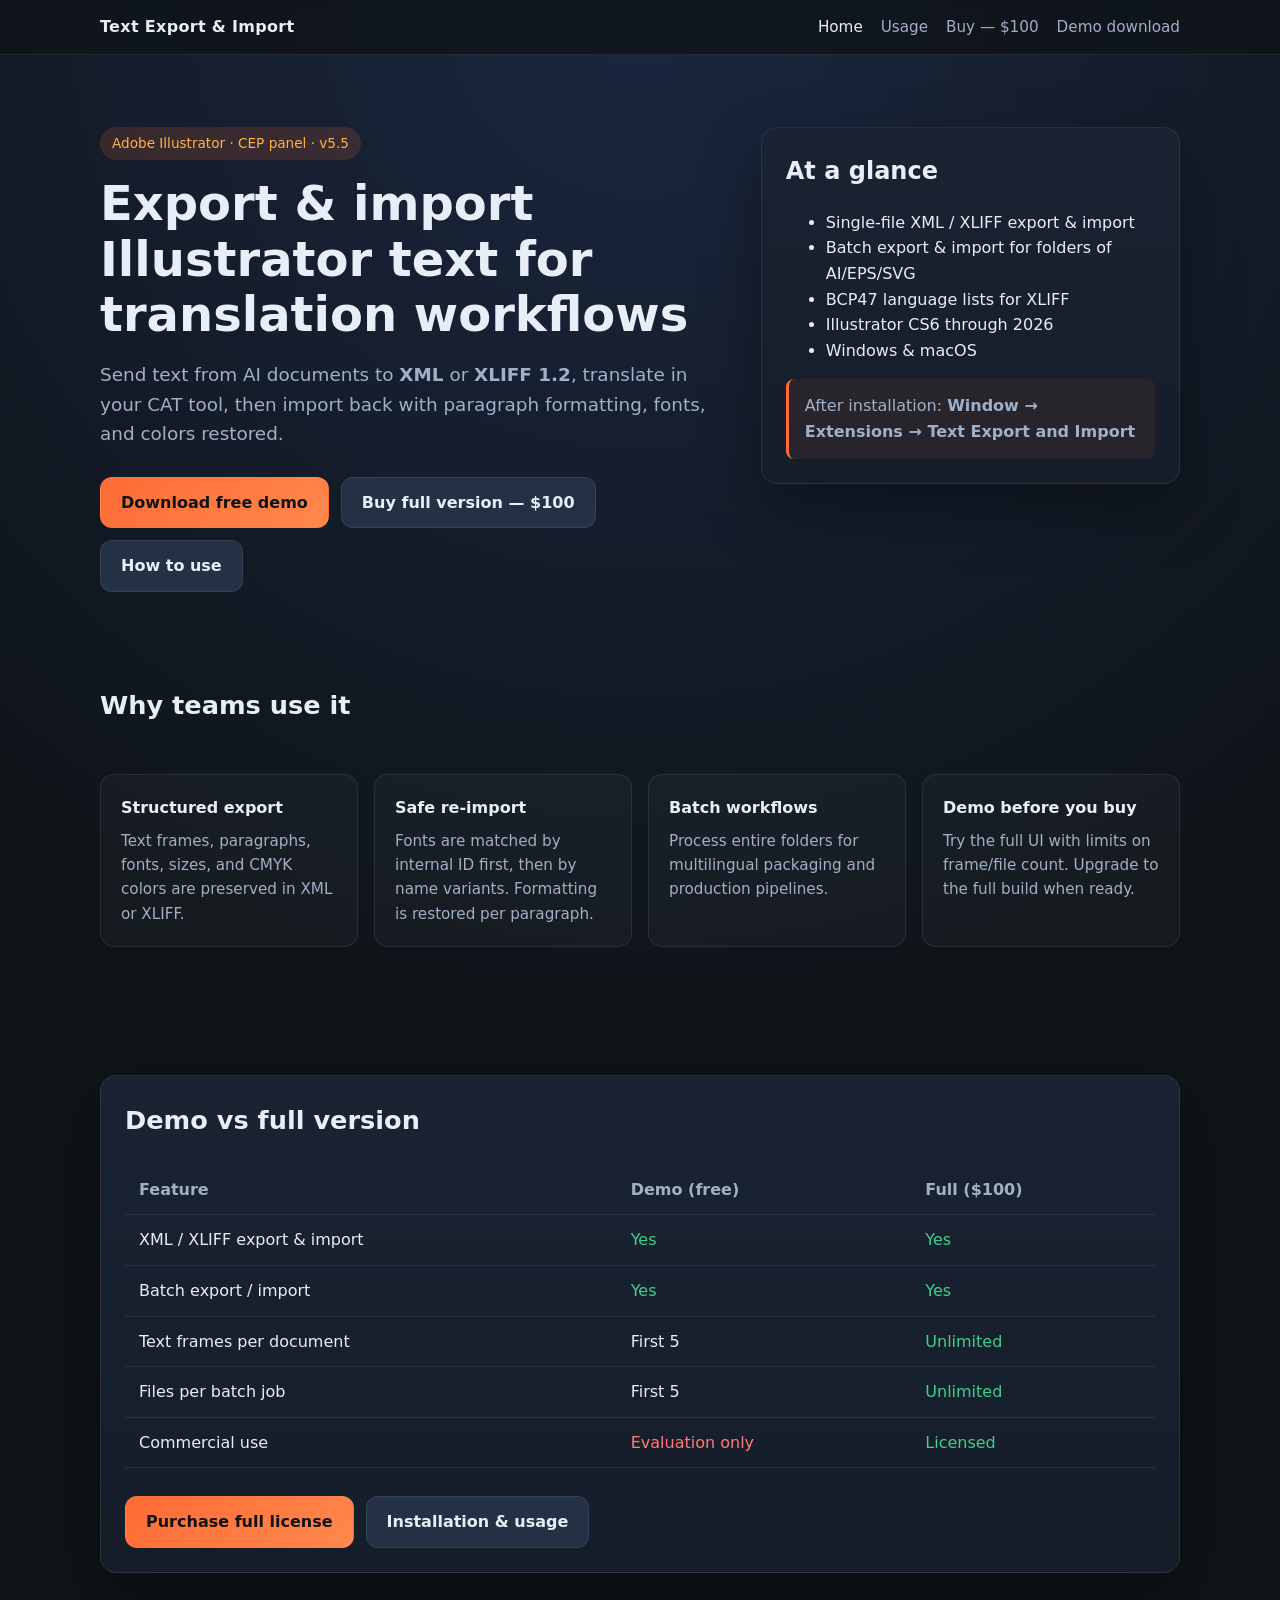
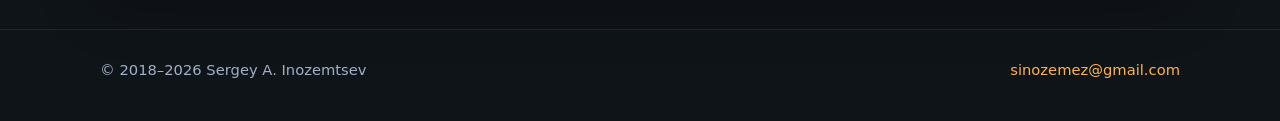
==== docs/index.html @ d051ff2f "Initial public repository for Illustrator Text Export and Import. Add product documentation, GitHub " ====
<!DOCTYPE html>
<html lang="en">
<head>
  <meta charset="UTF-8">
  <meta name="viewport" content="width=device-width, initial-scale=1.0">
  <title>Illustrator Text Export and Import</title>
  <meta name="description" content="Export and import text in Adobe Illustrator to XML and XLIFF 1.2 for translation workflows. Free demo available.">
  <link rel="stylesheet" href="assets/site.css">
</head>
<body>
  <header class="site-header">
    <div class="wrap">
      <a class="logo" href="index.html">Text Export &amp; Import</a>
      <nav>
        <a class="active" href="index.html">Home</a>
        <a href="usage.html">Usage</a>
        <a href="buy.html">Buy — $100</a>
        <a href="https://github.com/sinozemez/illustrator-text-export-import/releases" target="_blank" rel="noopener">Demo download</a>
      </nav>
    </div>
  </header>

  <main>
    <section class="hero">
      <div class="wrap hero-grid">
        <div>
          <span class="badge">Adobe Illustrator · CEP panel · v5.5</span>
          <h1>Export &amp; import Illustrator text for translation workflows</h1>
          <p class="lead">
            Send text from AI documents to <strong>XML</strong> or <strong>XLIFF 1.2</strong>,
            translate in your CAT tool, then import back with paragraph formatting, fonts, and colors restored.
          </p>
          <div class="cta-row">
            <a class="btn btn-primary" href="https://github.com/sinozemez/illustrator-text-export-import/releases/latest" target="_blank" rel="noopener">Download free demo</a>
            <a class="btn btn-secondary" href="buy.html">Buy full version — $100</a>
            <a class="btn btn-secondary" href="usage.html">How to use</a>
          </div>
        </div>
        <aside class="card">
          <h2>At a glance</h2>
          <ul>
            <li>Single-file XML / XLIFF export &amp; import</li>
            <li>Batch export &amp; import for folders of AI/EPS/SVG</li>
            <li>BCP47 language lists for XLIFF</li>
            <li>Illustrator CS6 through 2026</li>
            <li>Windows &amp; macOS</li>
          </ul>
          <p class="note" style="margin-top:16px;margin-bottom:0;">
            After installation: <strong>Window → Extensions → Text Export and Import</strong>
          </p>
        </aside>
      </div>
    </section>

    <section class="section">
      <div class="wrap">
        <h2>Why teams use it</h2>
        <div class="features">
          <div class="feature">
            <h3>Structured export</h3>
            <p>Text frames, paragraphs, fonts, sizes, and CMYK colors are preserved in XML or XLIFF.</p>
          </div>
          <div class="feature">
            <h3>Safe re-import</h3>
            <p>Fonts are matched by internal ID first, then by name variants. Formatting is restored per paragraph.</p>
          </div>
          <div class="feature">
            <h3>Batch workflows</h3>
            <p>Process entire folders for multilingual packaging and production pipelines.</p>
          </div>
          <div class="feature">
            <h3>Demo before you buy</h3>
            <p>Try the full UI with limits on frame/file count. Upgrade to the full build when ready.</p>
          </div>
        </div>
      </div>
    </section>

    <section class="section">
      <div class="wrap card">
        <h2>Demo vs full version</h2>
        <table class="compare">
          <thead>
            <tr><th>Feature</th><th>Demo (free)</th><th>Full ($100)</th></tr>
          </thead>
          <tbody>
            <tr><td>XML / XLIFF export &amp; import</td><td class="ok">Yes</td><td class="ok">Yes</td></tr>
            <tr><td>Batch export / import</td><td class="ok">Yes</td><td class="ok">Yes</td></tr>
            <tr><td>Text frames per document</td><td>First 5</td><td class="ok">Unlimited</td></tr>
            <tr><td>Files per batch job</td><td>First 5</td><td class="ok">Unlimited</td></tr>
            <tr><td>Commercial use</td><td class="no">Evaluation only</td><td class="ok">Licensed</td></tr>
          </tbody>
        </table>
        <div class="cta-row">
          <a class="btn btn-primary" href="buy.html">Purchase full license</a>
          <a class="btn btn-secondary" href="usage.html">Installation &amp; usage</a>
        </div>
      </div>
    </section>
  </main>

  <footer class="site-footer">
    <div class="wrap">
      <span>© 2018–2026 Sergey A. Inozemtsev</span>
      <span><a href="mailto:sinozemez@gmail.com">sinozemez@gmail.com</a></span>
    </div>
  </footer>
</body>
</html>
---- docs/assets/site.css ----
:root {
  --bg: #0f1419;
  --surface: #1a2332;
  --surface-2: #243044;
  --text: #e8eef7;
  --muted: #9fb0c7;
  --accent: #ff6b35;
  --accent-2: #ffb347;
  --ok: #3ecf8e;
  --border: rgba(255, 255, 255, 0.08);
  --shadow: 0 24px 60px rgba(0, 0, 0, 0.35);
  --radius: 16px;
  --max: 1080px;
  --font: "Segoe UI", system-ui, -apple-system, sans-serif;
}

* { box-sizing: border-box; }

html, body {
  margin: 0;
  padding: 0;
  background: radial-gradient(circle at top, #1b2740 0%, var(--bg) 55%);
  color: var(--text);
  font-family: var(--font);
  line-height: 1.6;
}

a { color: var(--accent-2); text-decoration: none; }
a:hover { text-decoration: underline; }

.wrap {
  width: min(var(--max), calc(100% - 32px));
  margin: 0 auto;
}

.site-header {
  position: sticky;
  top: 0;
  z-index: 10;
  backdrop-filter: blur(12px);
  background: rgba(15, 20, 25, 0.82);
  border-bottom: 1px solid var(--border);
}

.site-header .wrap {
  display: flex;
  align-items: center;
  justify-content: space-between;
  gap: 16px;
  padding: 14px 0;
}

.logo {
  font-weight: 700;
  letter-spacing: 0.02em;
  color: var(--text);
}

nav {
  display: flex;
  gap: 18px;
  flex-wrap: wrap;
}

nav a {
  color: var(--muted);
  font-size: 0.95rem;
}

nav a.active, nav a:hover { color: var(--text); text-decoration: none; }

.hero {
  padding: 72px 0 48px;
}

.hero-grid {
  display: grid;
  grid-template-columns: 1.2fr 0.8fr;
  gap: 32px;
  align-items: start;
}

@media (max-width: 860px) {
  .hero-grid { grid-template-columns: 1fr; }
}

.badge {
  display: inline-block;
  padding: 6px 12px;
  border-radius: 999px;
  background: rgba(255, 107, 53, 0.15);
  color: var(--accent-2);
  font-size: 0.85rem;
  margin-bottom: 16px;
}

h1 {
  font-size: clamp(2rem, 4vw, 3rem);
  line-height: 1.15;
  margin: 0 0 16px;
}

.lead {
  font-size: 1.15rem;
  color: var(--muted);
  max-width: 58ch;
}

.card {
  background: linear-gradient(180deg, var(--surface) 0%, #151d29 100%);
  border: 1px solid var(--border);
  border-radius: var(--radius);
  padding: 24px;
  box-shadow: var(--shadow);
}

.card h2, .card h3 { margin-top: 0; }

.cta-row {
  display: flex;
  flex-wrap: wrap;
  gap: 12px;
  margin-top: 28px;
}

.btn {
  display: inline-flex;
  align-items: center;
  justify-content: center;
  padding: 12px 20px;
  border-radius: 12px;
  font-weight: 600;
  border: 1px solid transparent;
}

.btn-primary {
  background: linear-gradient(135deg, var(--accent), #ff884d);
  color: #111;
}

.btn-secondary {
  background: var(--surface-2);
  color: var(--text);
  border-color: var(--border);
}

.btn:hover { text-decoration: none; filter: brightness(1.05); }

.price {
  font-size: 2.5rem;
  font-weight: 800;
  margin: 8px 0;
}

.price small {
  font-size: 1rem;
  color: var(--muted);
  font-weight: 500;
}

.features {
  display: grid;
  grid-template-columns: repeat(auto-fit, minmax(240px, 1fr));
  gap: 16px;
  margin: 48px 0;
}

.feature {
  padding: 20px;
  border-radius: 14px;
  background: rgba(255, 255, 255, 0.03);
  border: 1px solid var(--border);
}

.feature h3 { margin: 0 0 8px; font-size: 1rem; }
.feature p { margin: 0; color: var(--muted); font-size: 0.95rem; }

.compare {
  width: 100%;
  border-collapse: collapse;
  margin: 24px 0;
}

.compare th, .compare td {
  padding: 12px 14px;
  border-bottom: 1px solid var(--border);
  text-align: left;
}

.compare th { color: var(--muted); font-weight: 600; }

.ok { color: var(--ok); }
.no { color: #ff7b7b; }

.section { padding: 24px 0 56px; }

.section h2 { font-size: 1.6rem; margin-bottom: 12px; }

.steps {
  counter-reset: step;
  list-style: none;
  padding: 0;
  margin: 0;
}

.steps li {
  counter-increment: step;
  position: relative;
  padding: 0 0 18px 42px;
}

.steps li::before {
  content: counter(step);
  position: absolute;
  left: 0;
  top: 0;
  width: 28px;
  height: 28px;
  border-radius: 50%;
  display: grid;
  place-items: center;
  background: var(--surface-2);
  font-weight: 700;
  font-size: 0.85rem;
}

.note {
  padding: 14px 16px;
  border-left: 3px solid var(--accent);
  background: rgba(255, 107, 53, 0.08);
  border-radius: 8px;
  color: var(--muted);
}

.site-footer {
  border-top: 1px solid var(--border);
  padding: 28px 0 40px;
  color: var(--muted);
  font-size: 0.92rem;
}

.site-footer .wrap {
  display: flex;
  justify-content: space-between;
  gap: 16px;
  flex-wrap: wrap;
}
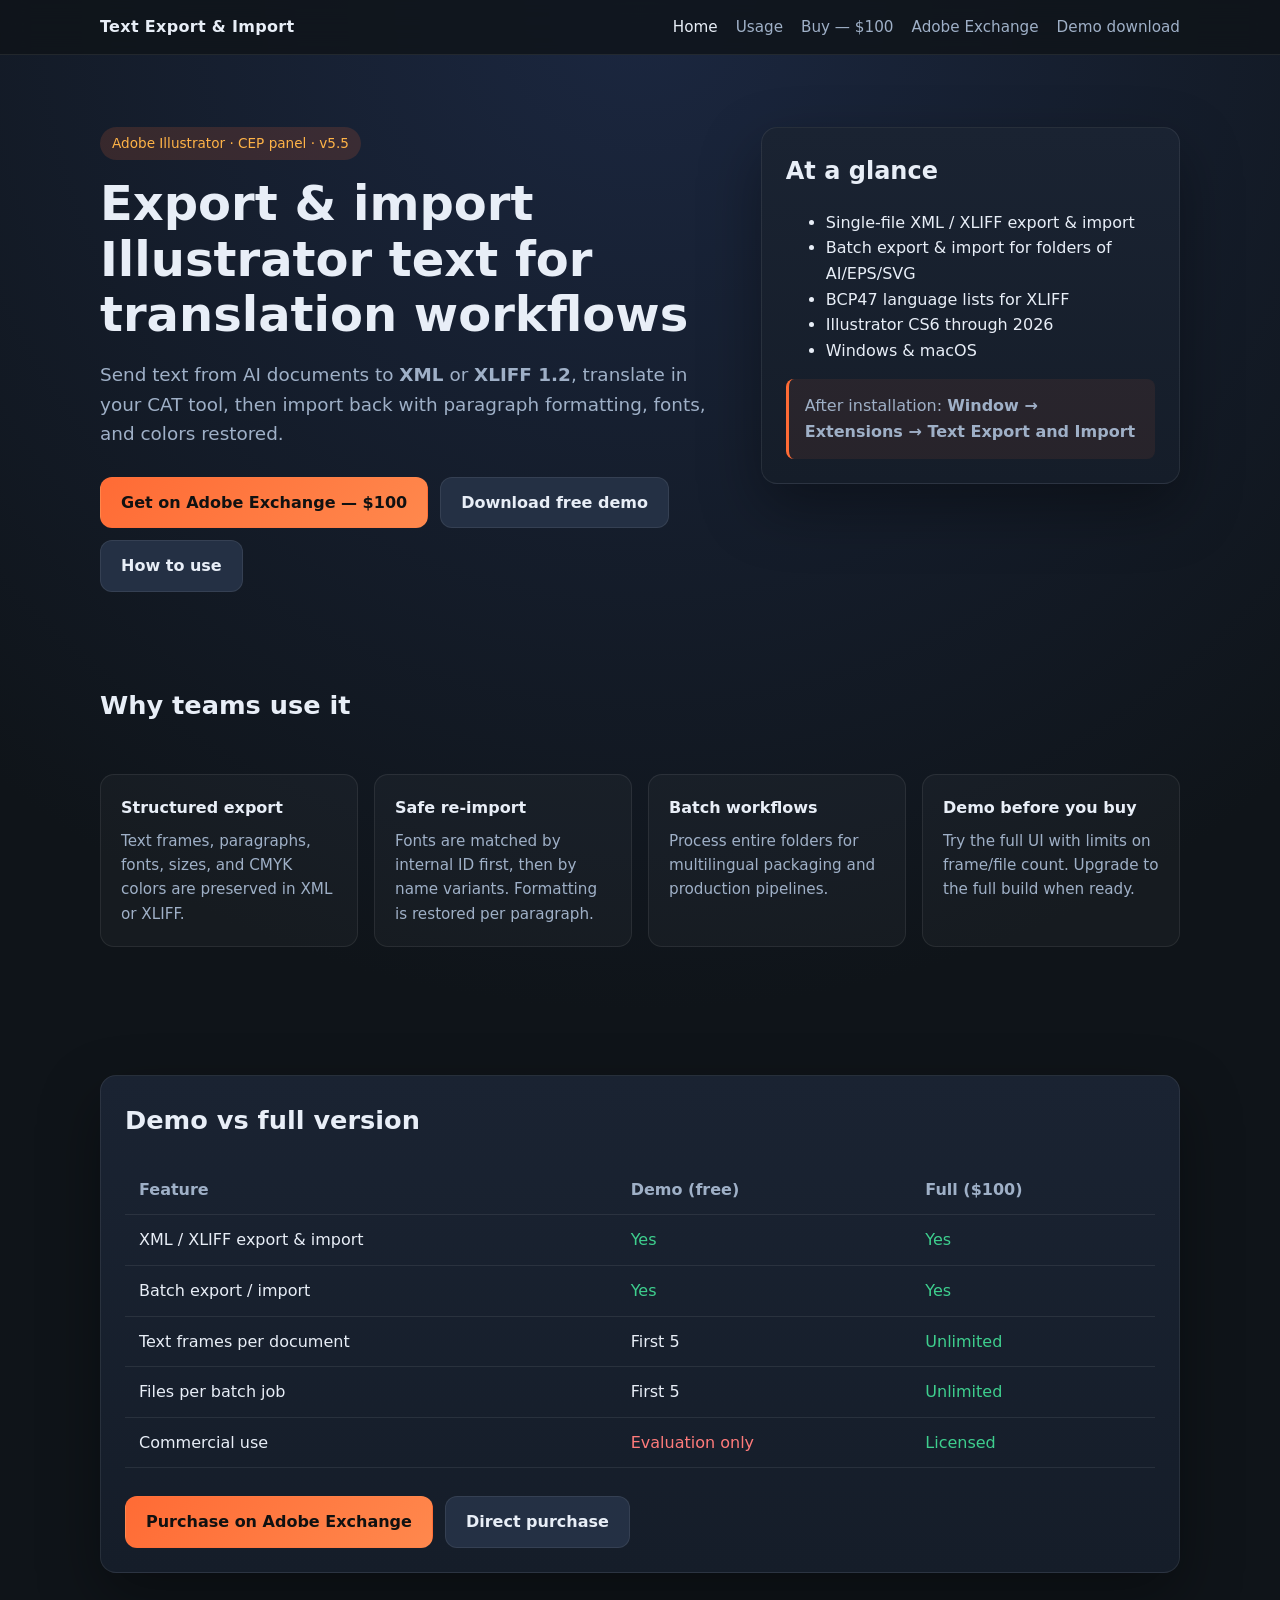
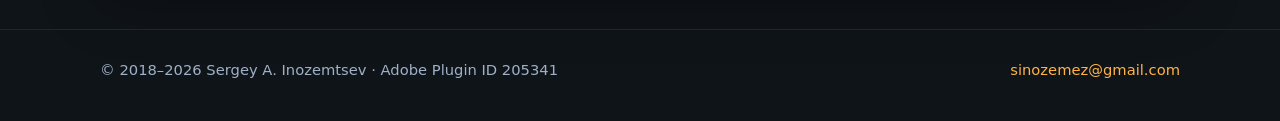
==== commit 8e06d904: "Prepare GitHub repo: docs, Plugin ID 205341, packaging workflow and release plan. Demo ZXP for GitHu" ====
--- a/docs/index.html
+++ b/docs/index.html
@@ -6,6 +6,7 @@
   <title>Illustrator Text Export and Import</title>
   <meta name="description" content="Export and import text in Adobe Illustrator to XML and XLIFF 1.2 for translation workflows. Free demo available.">
   <link rel="stylesheet" href="assets/site.css">
+  <script src="assets/product-config.js"></script>
 </head>
 <body>
   <header class="site-header">
@@ -15,7 +16,8 @@
         <a class="active" href="index.html">Home</a>
         <a href="usage.html">Usage</a>
         <a href="buy.html">Buy — $100</a>
-        <a href="https://github.com/sinozemez/illustrator-text-export-import/releases" target="_blank" rel="noopener">Demo download</a>
+        <a id="nav-exchange" href="https://exchange.adobe.com/creativecloud.details.205341.html" target="_blank" rel="noopener">Adobe Exchange</a>
+        <a id="nav-demo" href="https://github.com/sinozemez/illustrator-text-export-import/releases" target="_blank" rel="noopener">Demo download</a>
       </nav>
     </div>
   </header>
@@ -31,8 +33,8 @@
             translate in your CAT tool, then import back with paragraph formatting, fonts, and colors restored.
           </p>
           <div class="cta-row">
-            <a class="btn btn-primary" href="https://github.com/sinozemez/illustrator-text-export-import/releases/latest" target="_blank" rel="noopener">Download free demo</a>
-            <a class="btn btn-secondary" href="buy.html">Buy full version — $100</a>
+            <a class="btn btn-primary" id="cta-exchange" href="https://exchange.adobe.com/creativecloud.details.205341.html" target="_blank" rel="noopener">Get on Adobe Exchange — $100</a>
+            <a class="btn btn-secondary" id="cta-demo" href="https://github.com/sinozemez/illustrator-text-export-import/releases/latest" target="_blank" rel="noopener">Download free demo</a>
             <a class="btn btn-secondary" href="usage.html">How to use</a>
           </div>
         </div>
@@ -92,8 +94,8 @@
           </tbody>
         </table>
         <div class="cta-row">
-          <a class="btn btn-primary" href="buy.html">Purchase full license</a>
-          <a class="btn btn-secondary" href="usage.html">Installation &amp; usage</a>
+          <a class="btn btn-primary" id="cta-buy-exchange" href="https://exchange.adobe.com/creativecloud.details.205341.html" target="_blank" rel="noopener">Purchase on Adobe Exchange</a>
+          <a class="btn btn-secondary" href="buy.html">Direct purchase</a>
         </div>
       </div>
     </section>
@@ -101,9 +103,24 @@
 
   <footer class="site-footer">
     <div class="wrap">
-      <span>© 2018–2026 Sergey A. Inozemtsev</span>
+      <span>© 2018–2026 Sergey A. Inozemtsev · Adobe Plugin ID 205341</span>
       <span><a href="mailto:sinozemez@gmail.com">sinozemez@gmail.com</a></span>
     </div>
   </footer>
+  <script>
+    if (window.PRODUCT_CONFIG) {
+      var c = window.PRODUCT_CONFIG;
+      var ex = document.getElementById("nav-exchange");
+      var demo = document.getElementById("nav-demo");
+      ["cta-exchange", "cta-buy-exchange"].forEach(function (id) {
+        var el = document.getElementById(id);
+        if (el) el.href = c.adobeExchangeUrl;
+      });
+      if (demo) demo.href = c.githubDemoReleases;
+      var ctaDemo = document.getElementById("cta-demo");
+      if (ctaDemo) ctaDemo.href = c.githubDemoReleases;
+      if (ex) ex.href = c.adobeExchangeUrl;
+    }
+  </script>
 </body>
 </html>
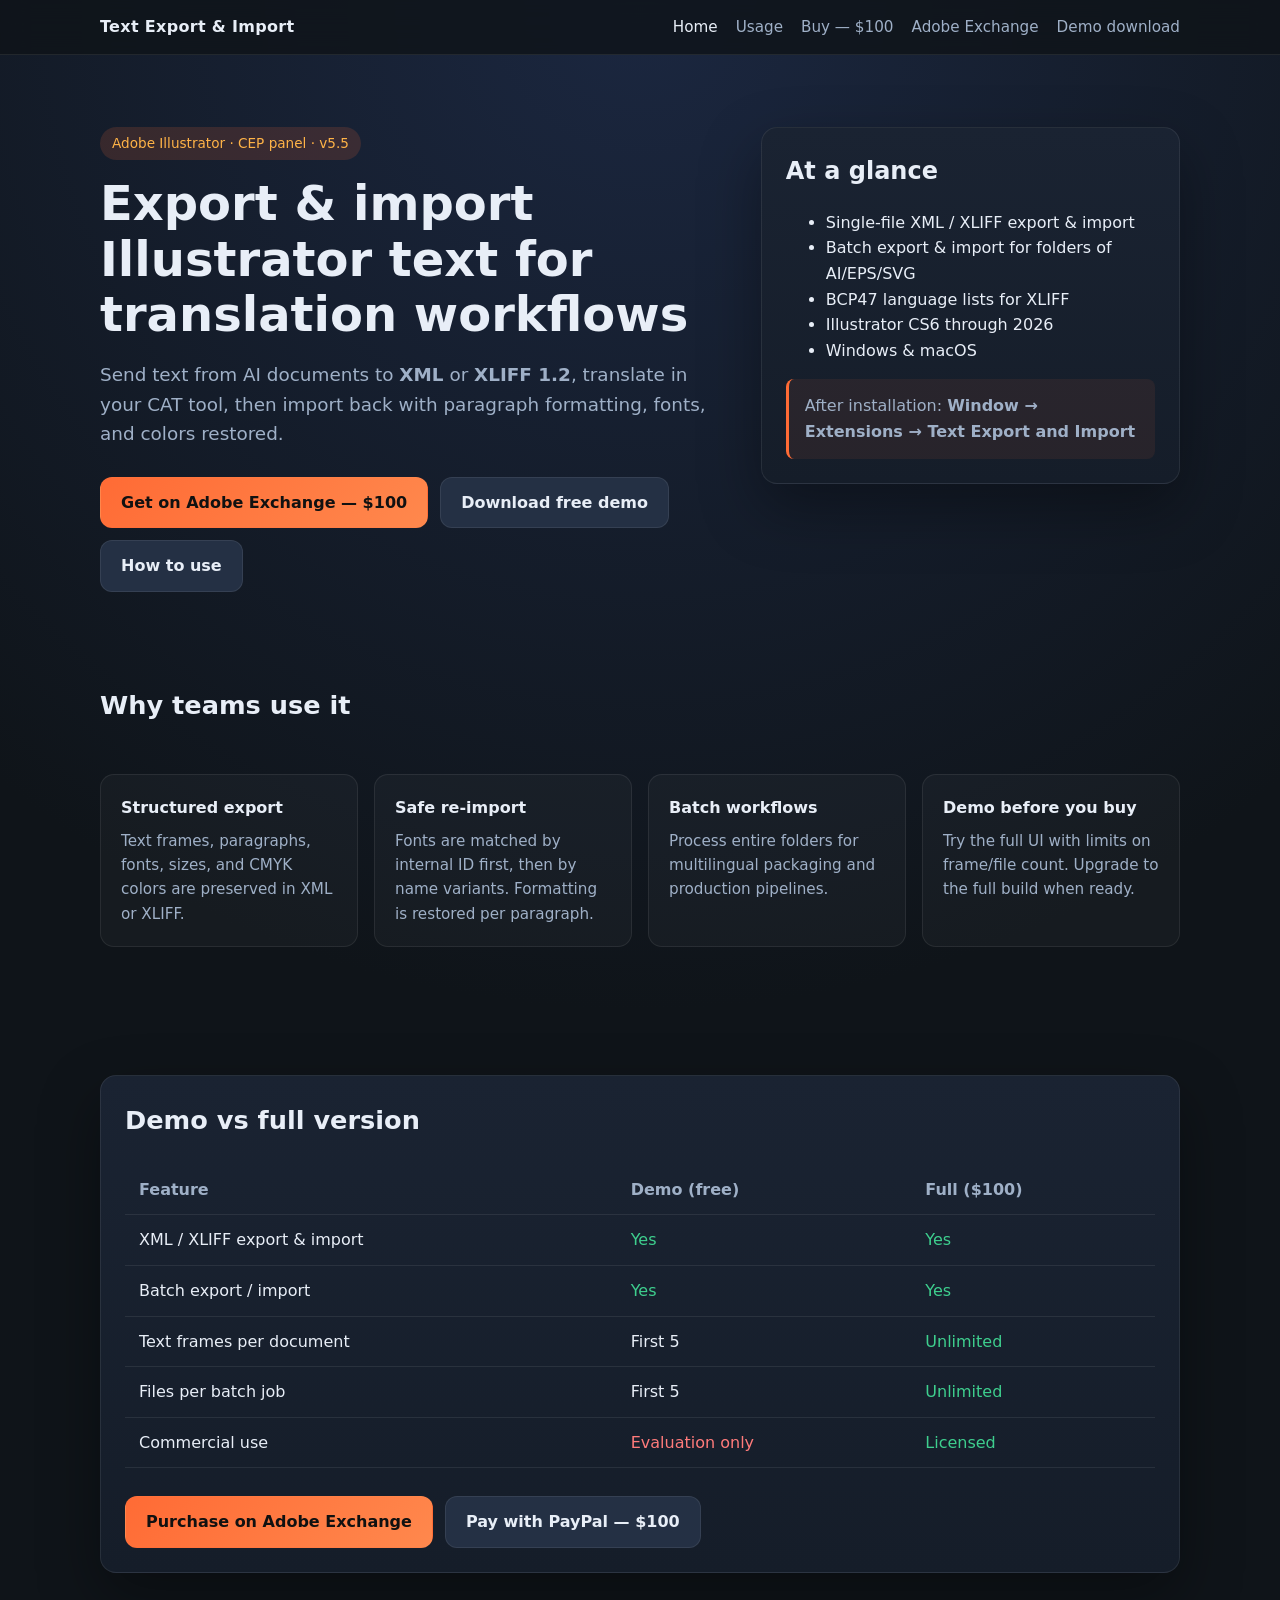
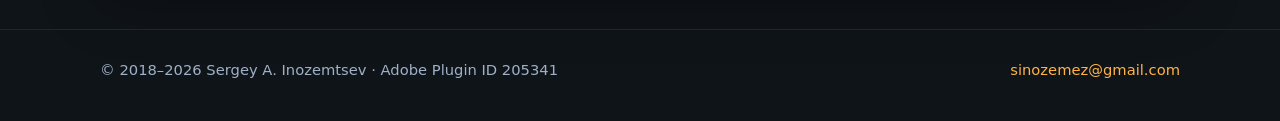
==== commit d66a352a: "Public repo: docs site only, purchase page, remove internal sources. Remove packaging, extension sou" ====
--- a/docs/index.html
+++ b/docs/index.html
@@ -15,9 +15,9 @@
       <nav>
         <a class="active" href="index.html">Home</a>
         <a href="usage.html">Usage</a>
-        <a href="buy.html">Buy — $100</a>
+        <a href="purchase.html">Buy — $100</a>
         <a id="nav-exchange" href="https://exchange.adobe.com/creativecloud.details.205341.html" target="_blank" rel="noopener">Adobe Exchange</a>
-        <a id="nav-demo" href="https://github.com/sinozemez/illustrator-text-export-import/releases" target="_blank" rel="noopener">Demo download</a>
+        <a id="nav-demo" href="https://github.com/SergeyNT2006/illustrator-text-export-import/releases" target="_blank" rel="noopener">Demo download</a>
       </nav>
     </div>
   </header>
@@ -34,7 +34,7 @@
           </p>
           <div class="cta-row">
             <a class="btn btn-primary" id="cta-exchange" href="https://exchange.adobe.com/creativecloud.details.205341.html" target="_blank" rel="noopener">Get on Adobe Exchange — $100</a>
-            <a class="btn btn-secondary" id="cta-demo" href="https://github.com/sinozemez/illustrator-text-export-import/releases/latest" target="_blank" rel="noopener">Download free demo</a>
+            <a class="btn btn-secondary" id="cta-demo" href="https://github.com/SergeyNT2006/illustrator-text-export-import/releases/latest" target="_blank" rel="noopener">Download free demo</a>
             <a class="btn btn-secondary" href="usage.html">How to use</a>
           </div>
         </div>
@@ -95,7 +95,7 @@
         </table>
         <div class="cta-row">
           <a class="btn btn-primary" id="cta-buy-exchange" href="https://exchange.adobe.com/creativecloud.details.205341.html" target="_blank" rel="noopener">Purchase on Adobe Exchange</a>
-          <a class="btn btn-secondary" href="buy.html">Direct purchase</a>
+          <a class="btn btn-secondary" href="purchase.html">Pay with PayPal — $100</a>
         </div>
       </div>
     </section>
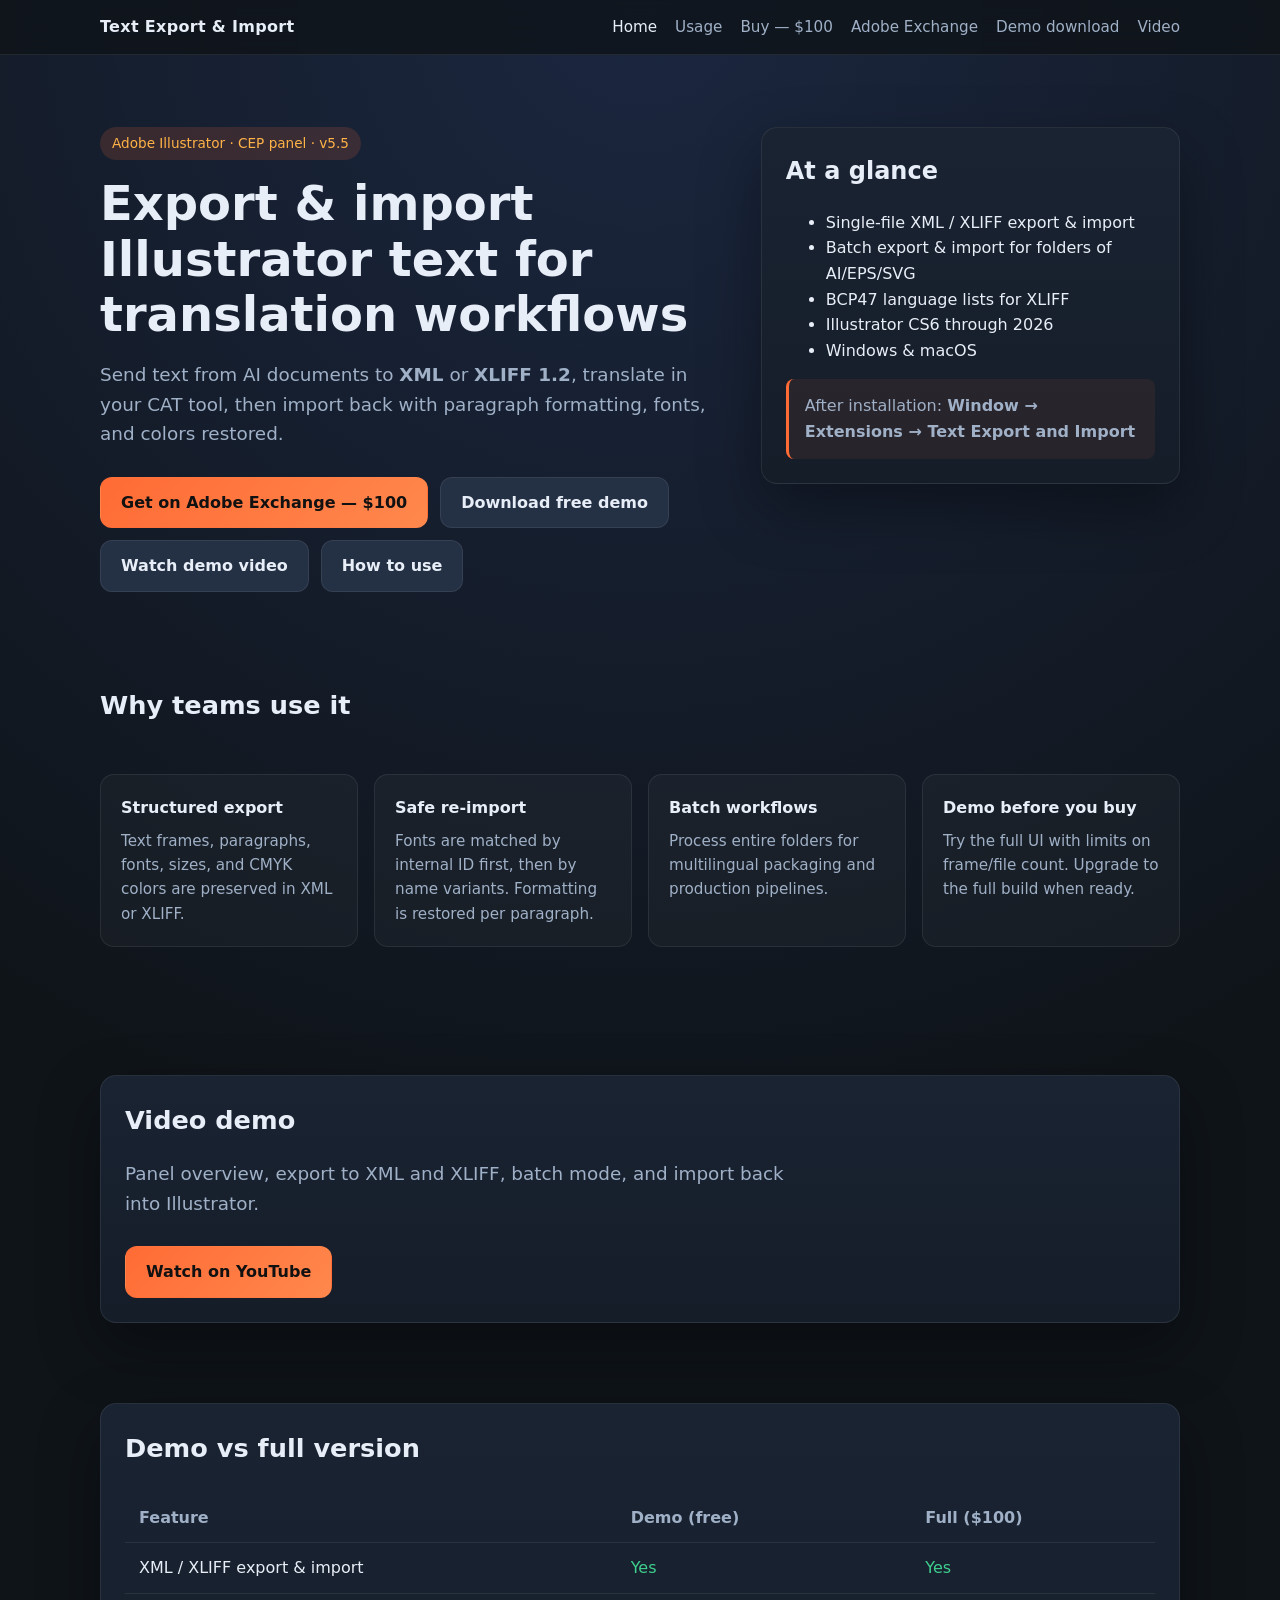
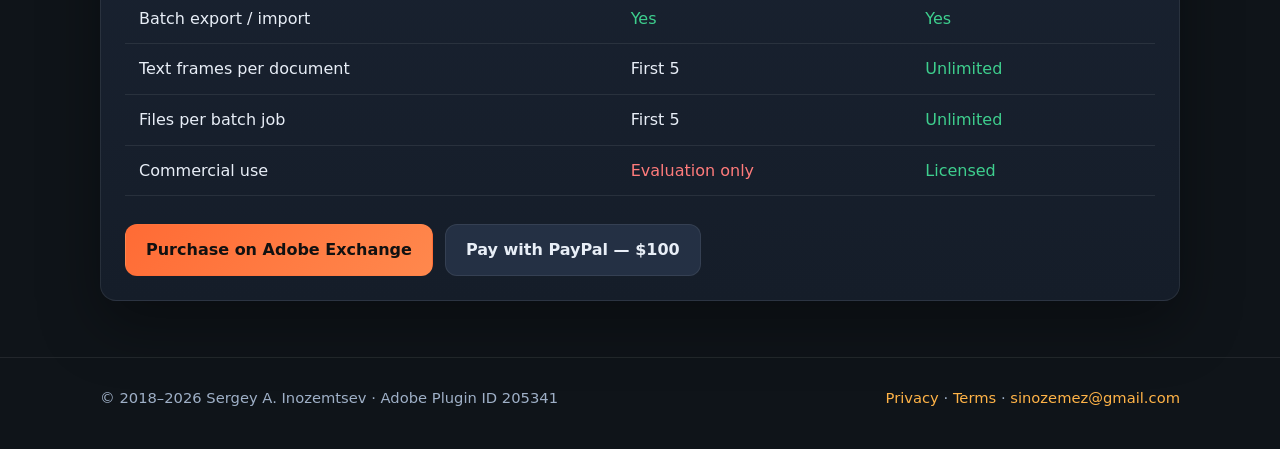
==== commit 7c4bc227: "Add YouTube demo and Adobe Exchange links to README and docs site. Publish privacy and terms pages; " ====
--- a/docs/index.html
+++ b/docs/index.html
@@ -16,8 +16,9 @@
         <a class="active" href="index.html">Home</a>
         <a href="usage.html">Usage</a>
         <a href="purchase.html">Buy — $100</a>
-        <a id="nav-exchange" href="https://exchange.adobe.com/creativecloud.details.205341.html" target="_blank" rel="noopener">Adobe Exchange</a>
+        <a id="nav-exchange" href="https://exchange.adobe.com/apps/cc/205341" target="_blank" rel="noopener">Adobe Exchange</a>
         <a id="nav-demo" href="https://github.com/SergeyNT2006/illustrator-text-export-import/releases" target="_blank" rel="noopener">Demo download</a>
+        <a id="nav-video" href="https://youtu.be/43yxMo8pf7E" target="_blank" rel="noopener">Video</a>
       </nav>
     </div>
   </header>
@@ -33,8 +34,9 @@
             translate in your CAT tool, then import back with paragraph formatting, fonts, and colors restored.
           </p>
           <div class="cta-row">
-            <a class="btn btn-primary" id="cta-exchange" href="https://exchange.adobe.com/creativecloud.details.205341.html" target="_blank" rel="noopener">Get on Adobe Exchange — $100</a>
+            <a class="btn btn-primary" id="cta-exchange" href="https://exchange.adobe.com/apps/cc/205341" target="_blank" rel="noopener">Get on Adobe Exchange — $100</a>
             <a class="btn btn-secondary" id="cta-demo" href="https://github.com/SergeyNT2006/illustrator-text-export-import/releases/latest" target="_blank" rel="noopener">Download free demo</a>
+            <a class="btn btn-secondary" id="cta-video" href="https://youtu.be/43yxMo8pf7E" target="_blank" rel="noopener">Watch demo video</a>
             <a class="btn btn-secondary" href="usage.html">How to use</a>
           </div>
         </div>
@@ -80,6 +82,18 @@
 
     <section class="section">
       <div class="wrap card">
+        <h2>Video demo</h2>
+        <p class="lead" style="margin-bottom:20px;">
+          Panel overview, export to XML and XLIFF, batch mode, and import back into Illustrator.
+        </p>
+        <div class="cta-row">
+          <a class="btn btn-primary" id="cta-video-section" href="https://youtu.be/43yxMo8pf7E" target="_blank" rel="noopener">Watch on YouTube</a>
+        </div>
+      </div>
+    </section>
+
+    <section class="section">
+      <div class="wrap card">
         <h2>Demo vs full version</h2>
         <table class="compare">
           <thead>
@@ -94,7 +108,7 @@
           </tbody>
         </table>
         <div class="cta-row">
-          <a class="btn btn-primary" id="cta-buy-exchange" href="https://exchange.adobe.com/creativecloud.details.205341.html" target="_blank" rel="noopener">Purchase on Adobe Exchange</a>
+          <a class="btn btn-primary" id="cta-buy-exchange" href="https://exchange.adobe.com/apps/cc/205341" target="_blank" rel="noopener">Purchase on Adobe Exchange</a>
           <a class="btn btn-secondary" href="purchase.html">Pay with PayPal — $100</a>
         </div>
       </div>
@@ -104,7 +118,11 @@
   <footer class="site-footer">
     <div class="wrap">
       <span>© 2018–2026 Sergey A. Inozemtsev · Adobe Plugin ID 205341</span>
-      <span><a href="mailto:sinozemez@gmail.com">sinozemez@gmail.com</a></span>
+      <span>
+        <a href="privacy.html">Privacy</a> ·
+        <a href="terms.html">Terms</a> ·
+        <a href="mailto:sinozemez@gmail.com">sinozemez@gmail.com</a>
+      </span>
     </div>
   </footer>
   <script>
@@ -120,6 +138,10 @@
       var ctaDemo = document.getElementById("cta-demo");
       if (ctaDemo) ctaDemo.href = c.githubDemoReleases;
       if (ex) ex.href = c.adobeExchangeUrl;
+      ["cta-video", "cta-video-section", "nav-video"].forEach(function (id) {
+        var el = document.getElementById(id);
+        if (el && c.youtubeDemoUrl) el.href = c.youtubeDemoUrl;
+      });
     }
   </script>
 </body>
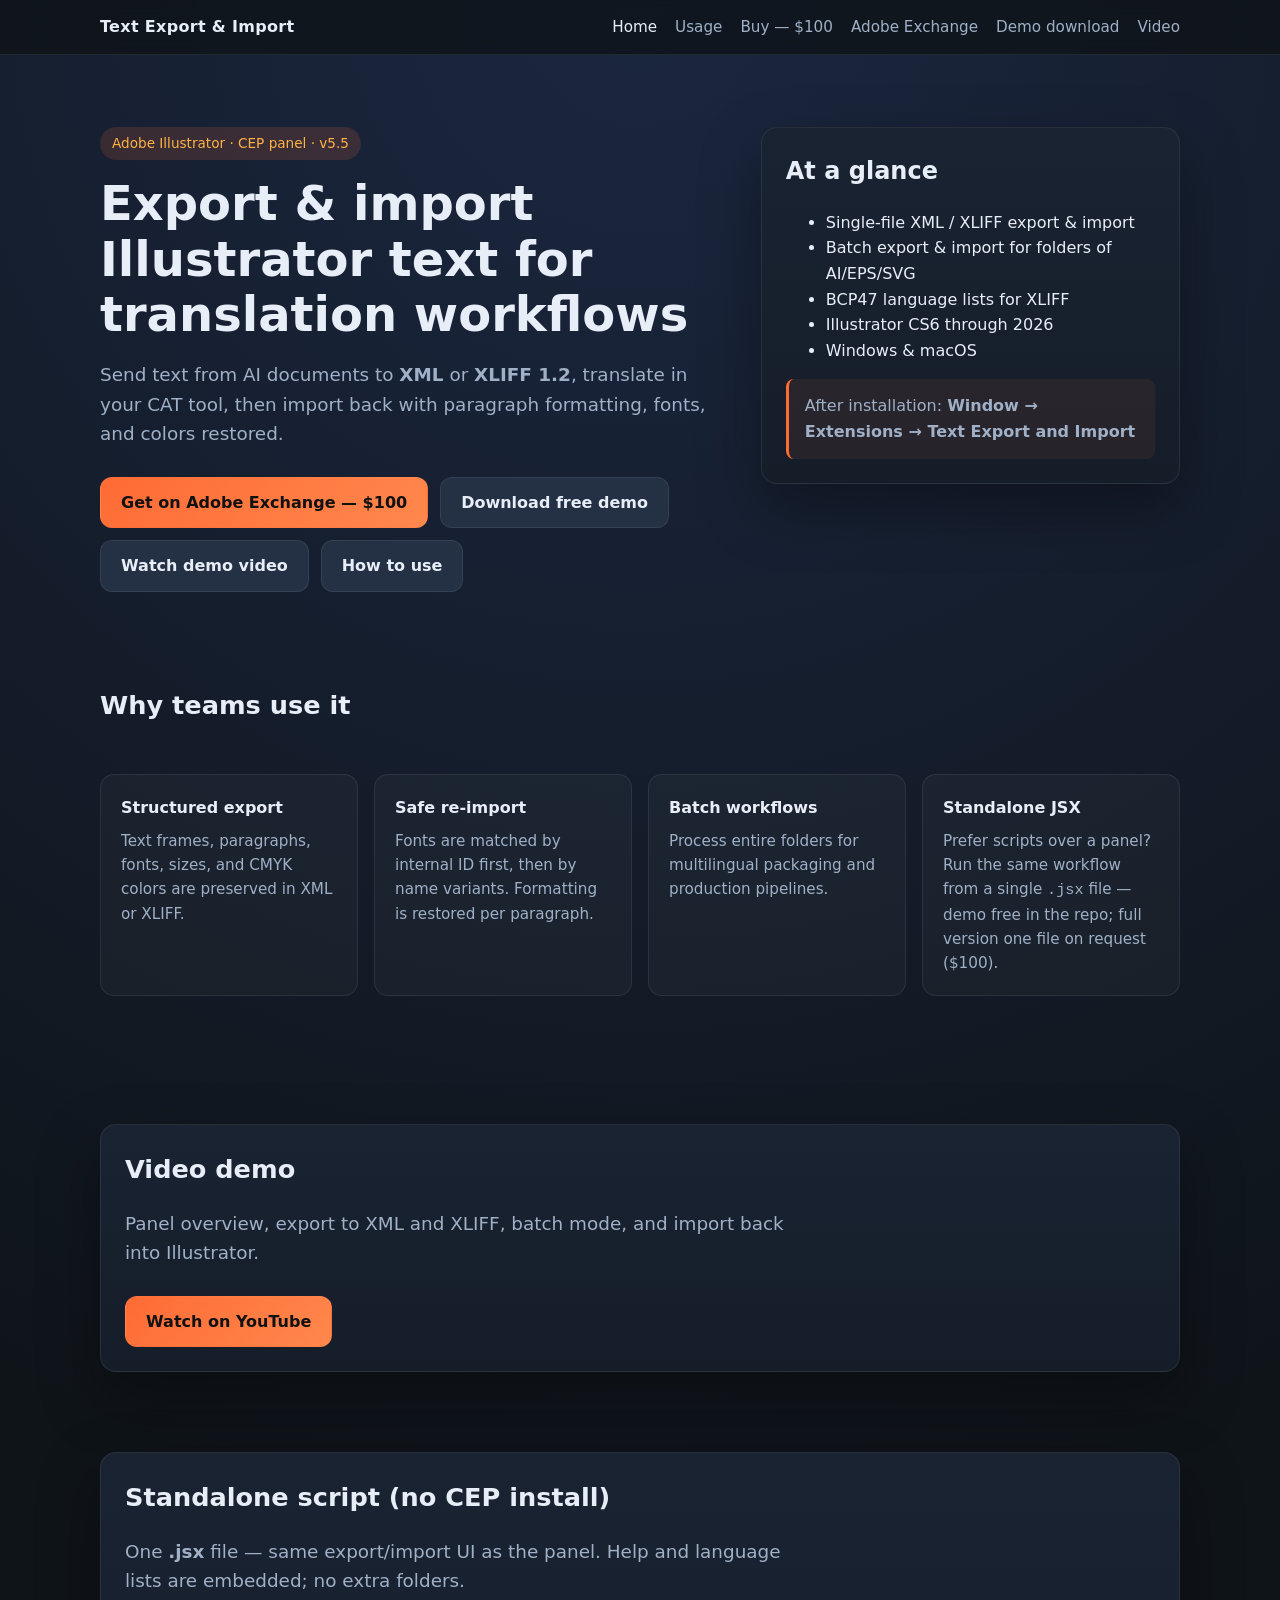
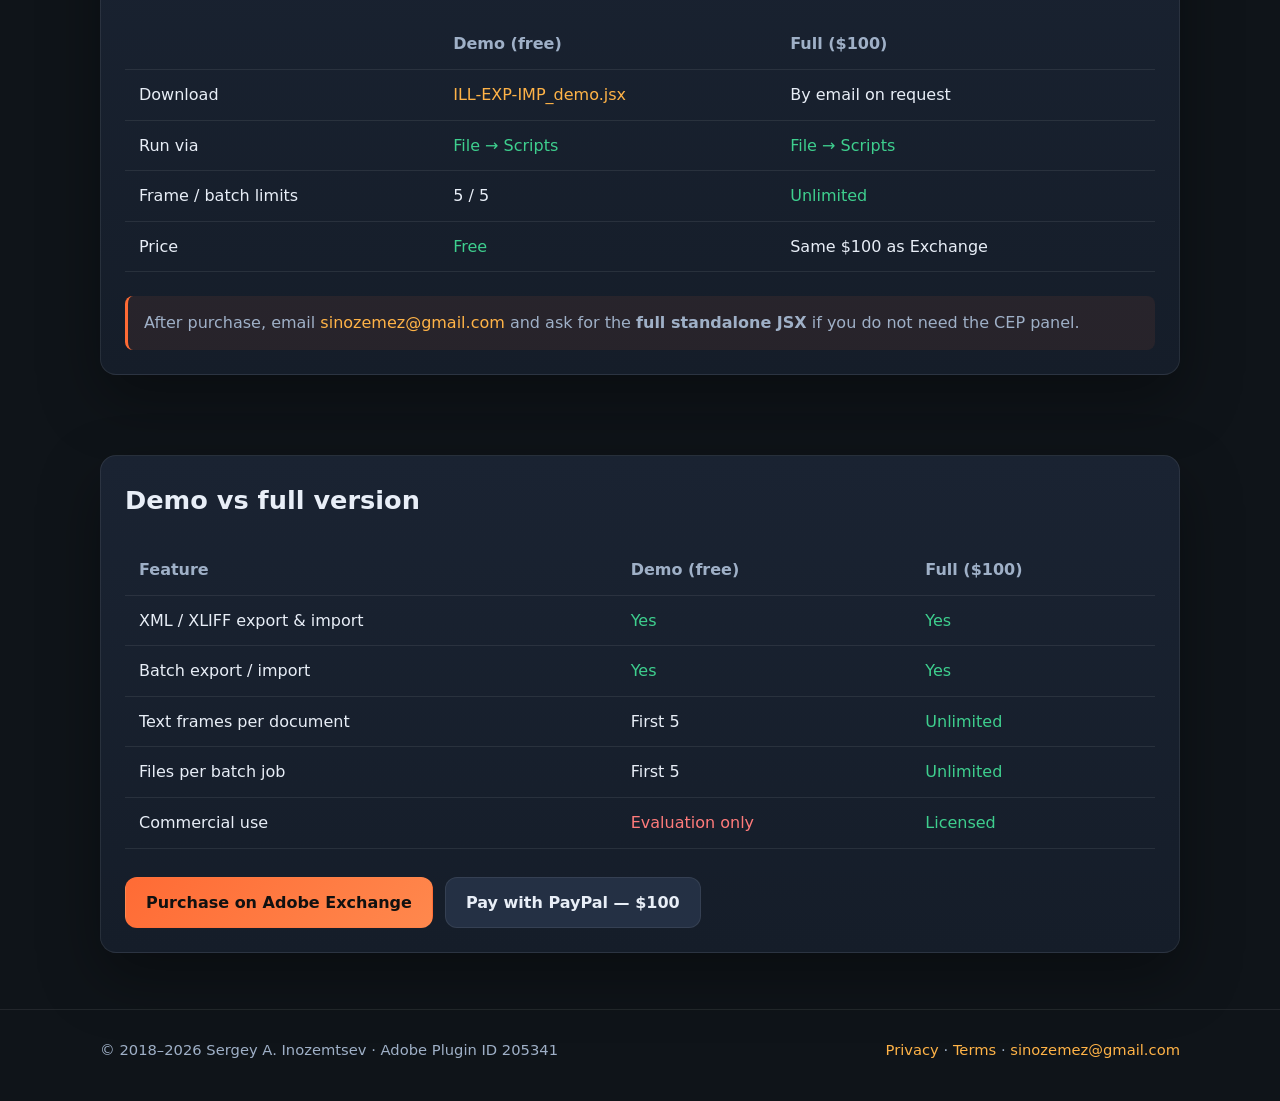
==== commit 142a333e: "Document and publish standalone demo JSX script. Add free ILL-EXP-IMP_demo.jsx, Standalone README, a" ====
--- a/docs/index.html
+++ b/docs/index.html
@@ -73,8 +73,8 @@
             <p>Process entire folders for multilingual packaging and production pipelines.</p>
           </div>
           <div class="feature">
-            <h3>Demo before you buy</h3>
-            <p>Try the full UI with limits on frame/file count. Upgrade to the full build when ready.</p>
+            <h3>Standalone JSX</h3>
+            <p>Prefer scripts over a panel? Run the same workflow from a single <code>.jsx</code> file — demo free in the repo; full version one file on request ($100).</p>
           </div>
         </div>
       </div>
@@ -89,6 +89,29 @@
         <div class="cta-row">
           <a class="btn btn-primary" id="cta-video-section" href="https://youtu.be/43yxMo8pf7E" target="_blank" rel="noopener">Watch on YouTube</a>
         </div>
+      </div>
+    </section>
+
+    <section class="section">
+      <div class="wrap card">
+        <h2>Standalone script (no CEP install)</h2>
+        <p class="lead" style="margin-bottom:16px;">
+          One <strong>.jsx</strong> file — same export/import UI as the panel. Help and language lists are embedded; no extra folders.
+        </p>
+        <table class="compare">
+          <thead>
+            <tr><th></th><th>Demo (free)</th><th>Full ($100)</th></tr>
+          </thead>
+          <tbody>
+            <tr><td>Download</td><td><a href="https://github.com/SergeyNT2006/illustrator-text-export-import/blob/main/assets/jsx/Standalone/binary/ILL-EXP-IMP_demo.jsx" target="_blank" rel="noopener">ILL-EXP-IMP_demo.jsx</a></td><td>By email on request</td></tr>
+            <tr><td>Run via</td><td class="ok">File → Scripts</td><td class="ok">File → Scripts</td></tr>
+            <tr><td>Frame / batch limits</td><td>5 / 5</td><td class="ok">Unlimited</td></tr>
+            <tr><td>Price</td><td class="ok">Free</td><td>Same $100 as Exchange</td></tr>
+          </tbody>
+        </table>
+        <p class="note" style="margin-top:16px;margin-bottom:0;">
+          After purchase, email <a href="mailto:sinozemez@gmail.com">sinozemez@gmail.com</a> and ask for the <strong>full standalone JSX</strong> if you do not need the CEP panel.
+        </p>
       </div>
     </section>
 
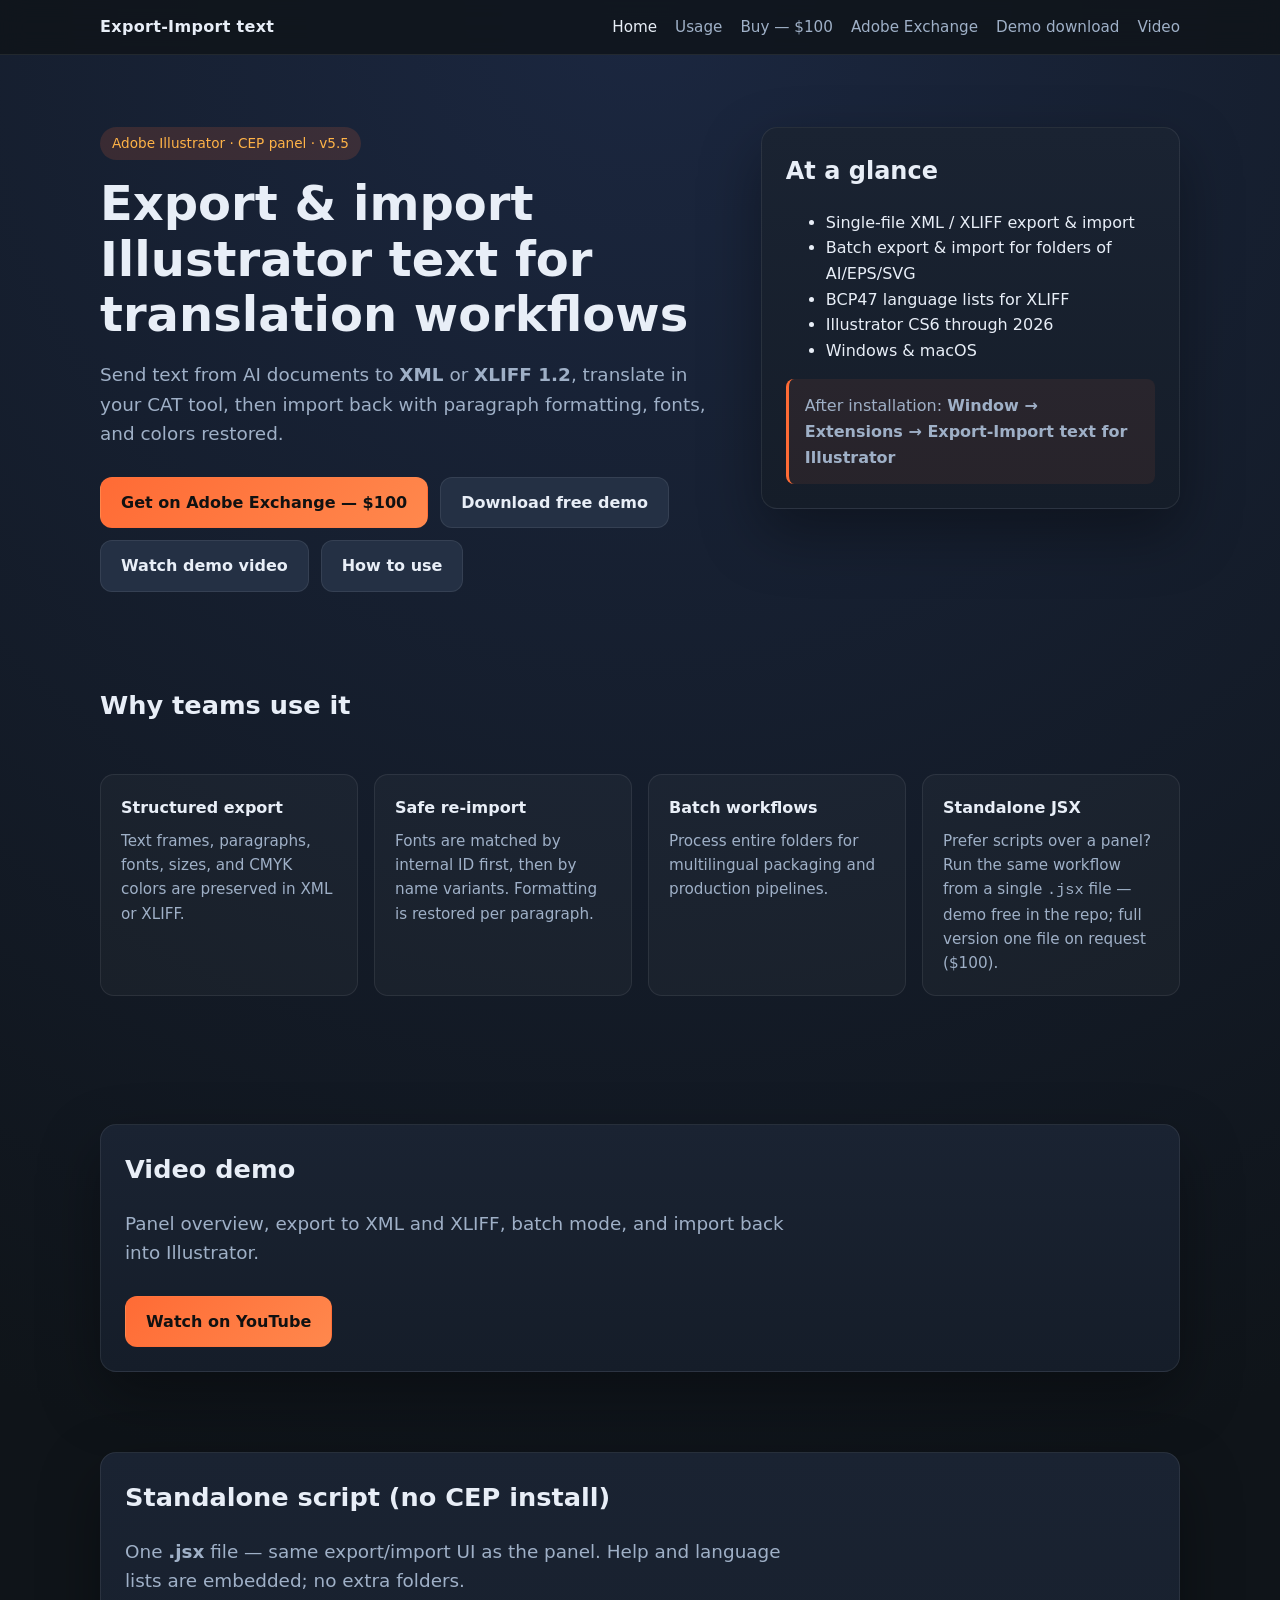
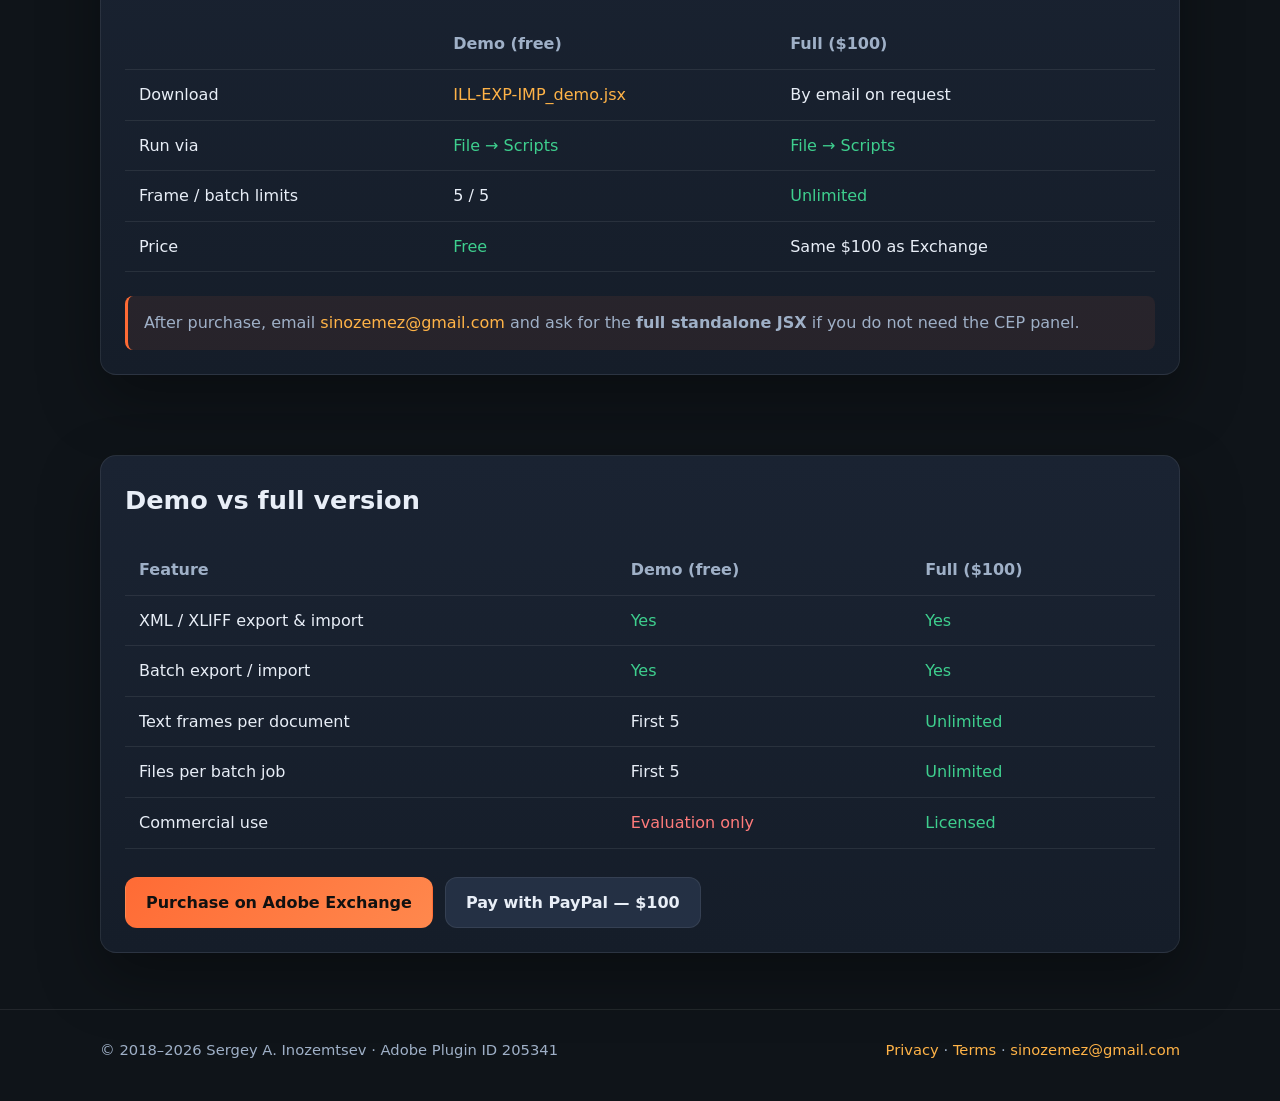
==== commit 5ac88735: "Sync GitHub site with Adobe Exchange branding. Update product name to Export-Import text for Illustr" ====
--- a/docs/index.html
+++ b/docs/index.html
@@ -3,7 +3,7 @@
 <head>
   <meta charset="UTF-8">
   <meta name="viewport" content="width=device-width, initial-scale=1.0">
-  <title>Illustrator Text Export and Import</title>
+  <title>Export-Import text for Illustrator</title>
   <meta name="description" content="Export and import text in Adobe Illustrator to XML and XLIFF 1.2 for translation workflows. Free demo available.">
   <link rel="stylesheet" href="assets/site.css">
   <script src="assets/product-config.js"></script>
@@ -11,7 +11,7 @@
 <body>
   <header class="site-header">
     <div class="wrap">
-      <a class="logo" href="index.html">Text Export &amp; Import</a>
+      <a class="logo" href="index.html">Export-Import text</a>
       <nav>
         <a class="active" href="index.html">Home</a>
         <a href="usage.html">Usage</a>
@@ -50,7 +50,7 @@
             <li>Windows &amp; macOS</li>
           </ul>
           <p class="note" style="margin-top:16px;margin-bottom:0;">
-            After installation: <strong>Window → Extensions → Text Export and Import</strong>
+            After installation: <strong>Window → Extensions → Export-Import text for Illustrator</strong>
           </p>
         </aside>
       </div>
